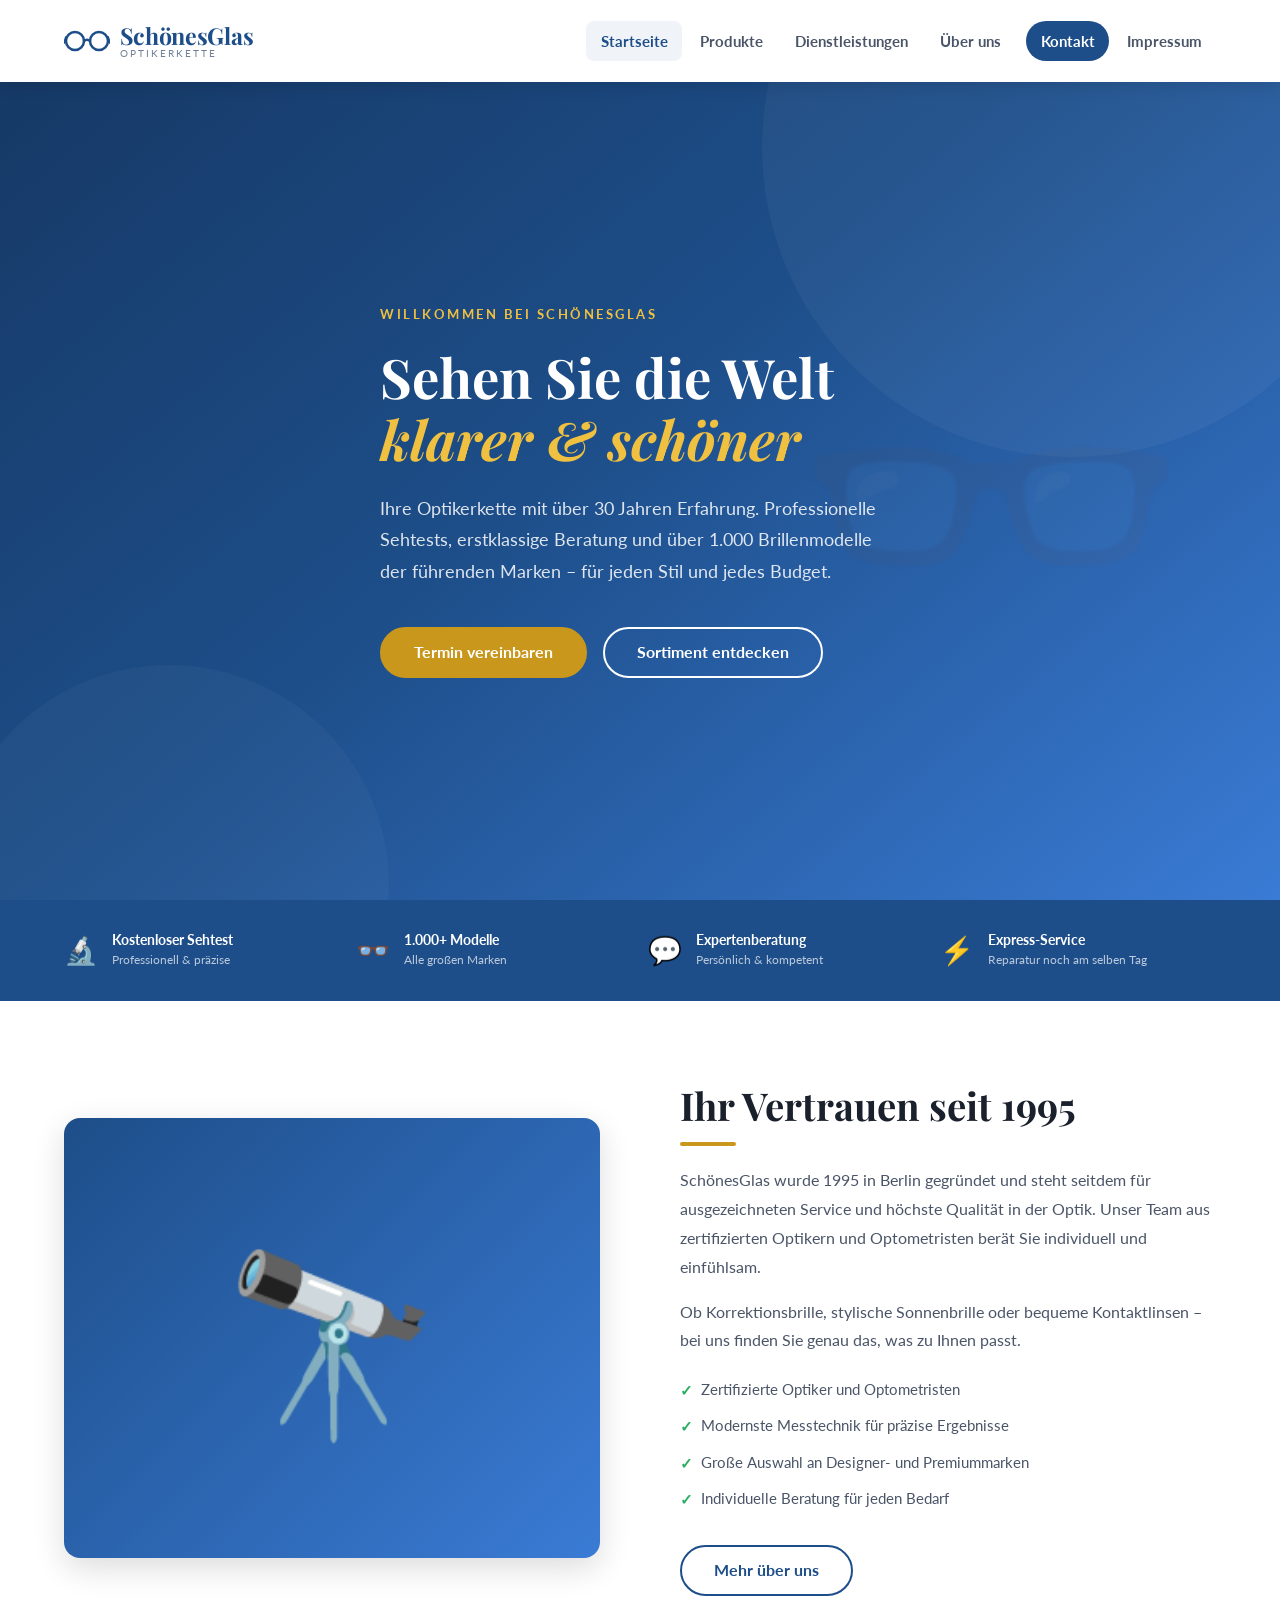
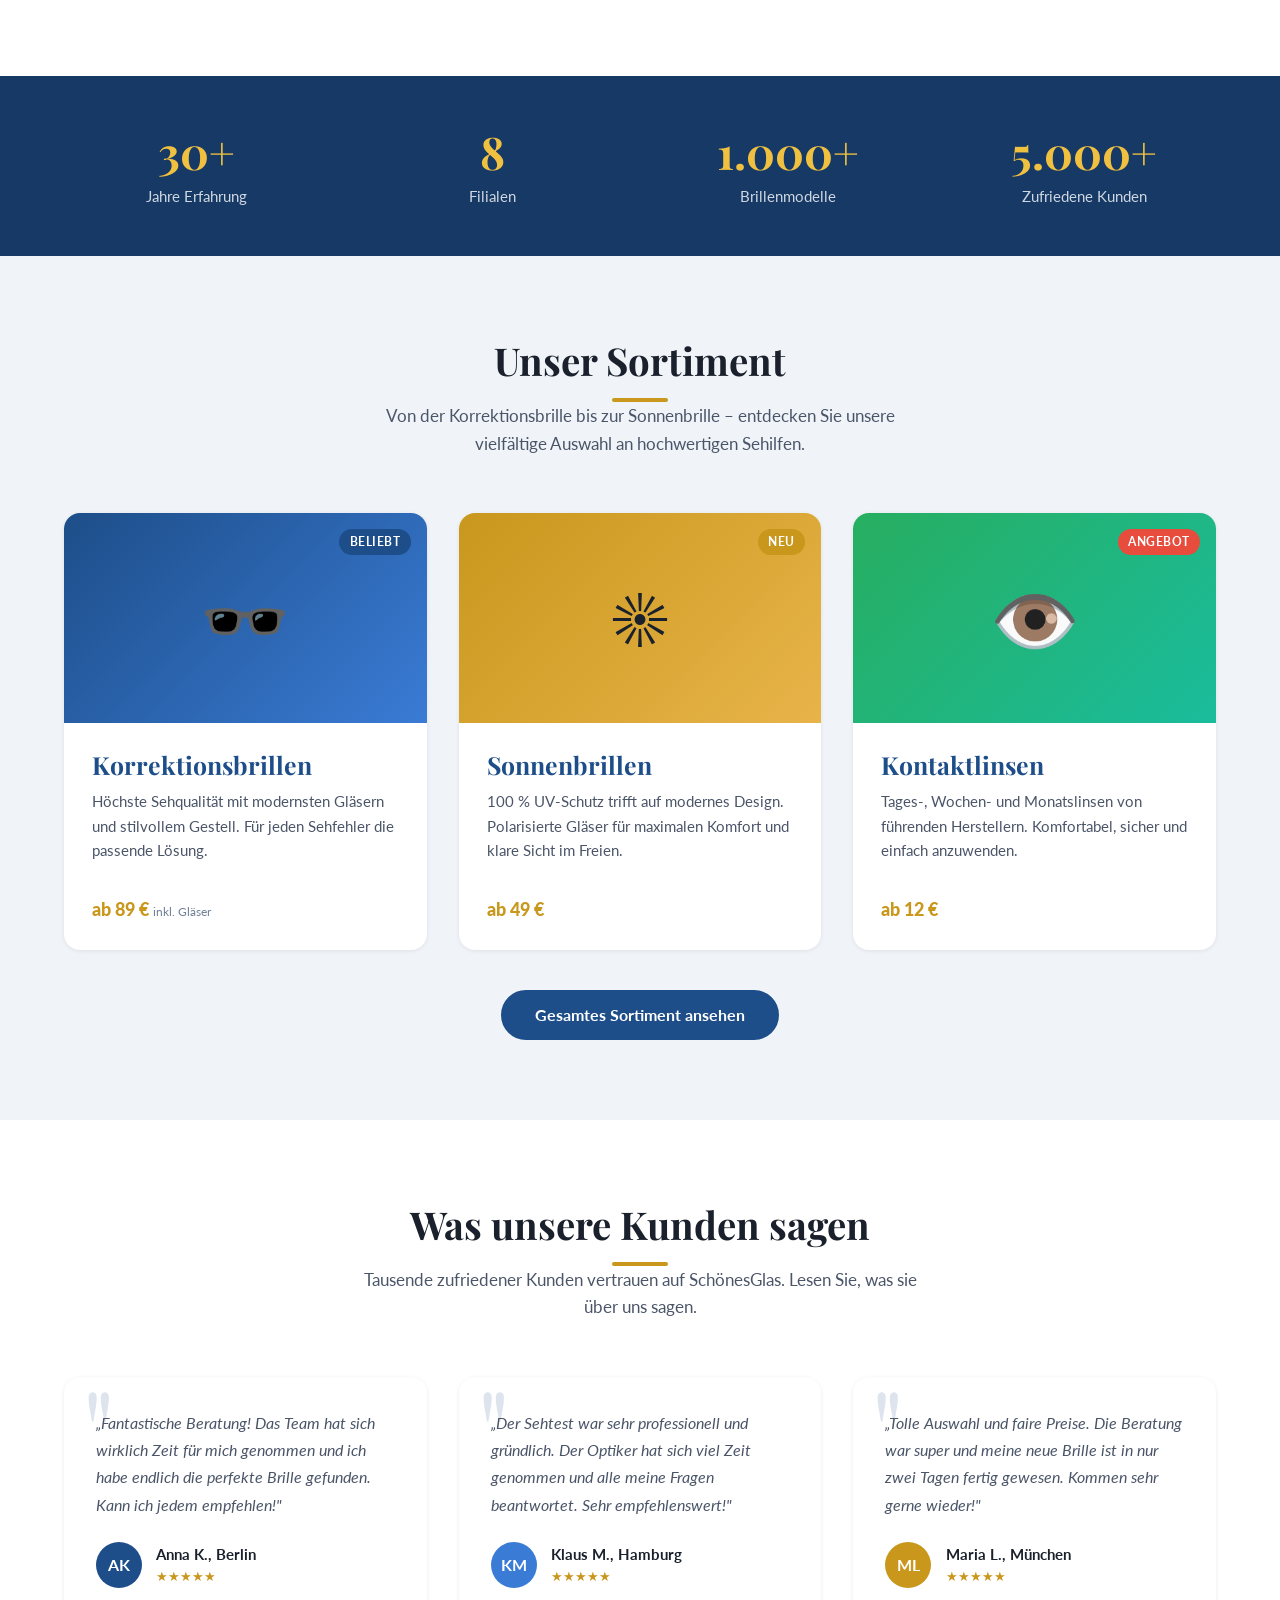
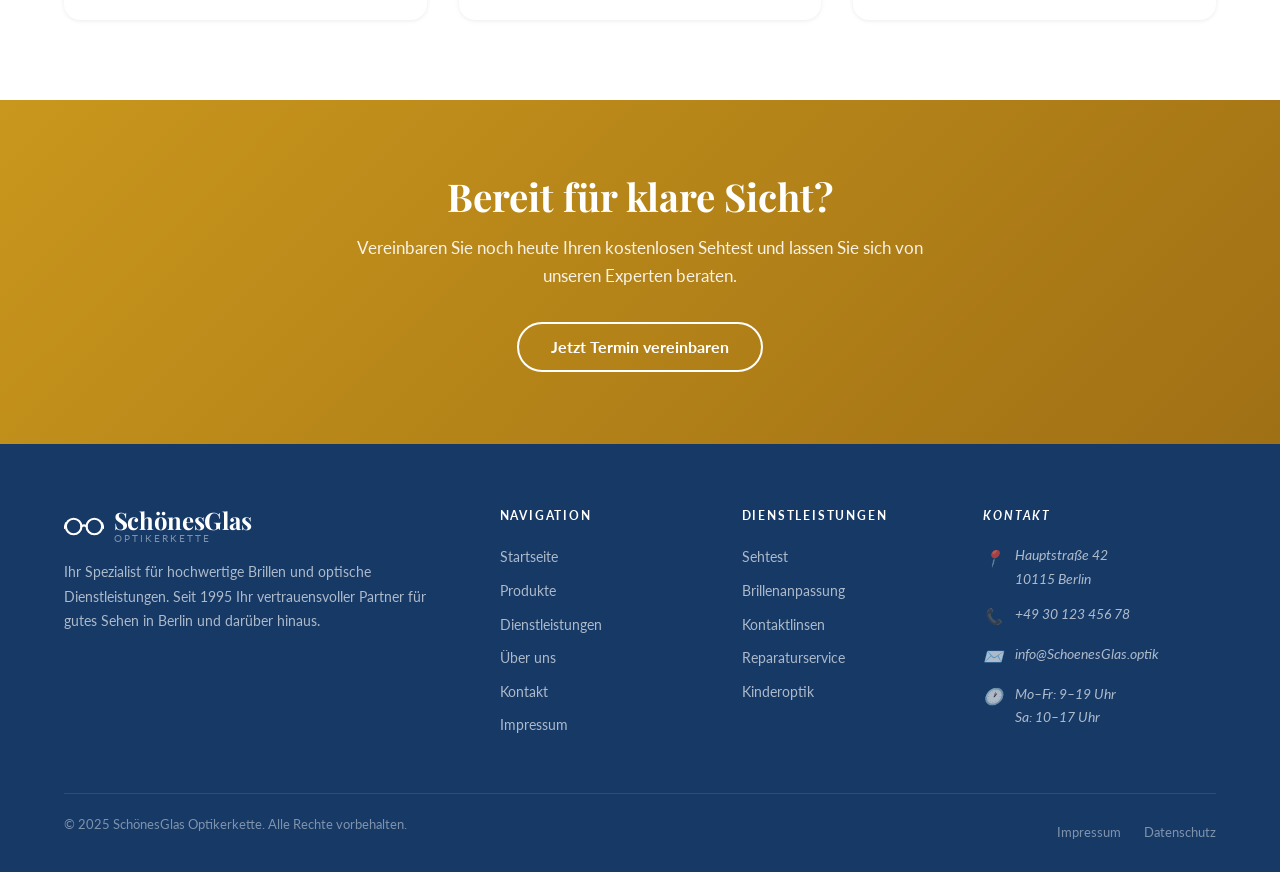
==== SchoenesGlas/index.html @ c6098375 "html css 0.0.1" ====
<!DOCTYPE html>
<html lang="de">
<head>
  <meta charset="UTF-8">
  <meta name="viewport" content="width=device-width, initial-scale=1.0">
  <meta name="description" content="SchönesGlas – Ihre Optikerkette für hochwertige Brillen, Sonnenbrillen und Kontaktlinsen. Professionelle Beratung, Sehtest und Anpassung in Berlin.">
  <title>SchönesGlas – Optikerkette | Startseite</title>
  <link rel="stylesheet" href="css/style.css">
</head>
<body>

  <!-- ===== HEADER ===== -->
  <header class="site-header">
    <div class="header-inner">
      <a href="index.html" class="logo" aria-label="SchönesGlas – Zur Startseite">
        <span class="logo-icon">
          <svg width="46" height="22" viewBox="0 0 46 22" fill="none" xmlns="http://www.w3.org/2000/svg" aria-hidden="true">
            <circle cx="11" cy="11" r="9" stroke="currentColor" stroke-width="2.5" fill="none"/>
            <circle cx="35" cy="11" r="9" stroke="currentColor" stroke-width="2.5" fill="none"/>
            <path d="M20 11 Q23 8.5 26 11" stroke="currentColor" stroke-width="2.5" fill="none" stroke-linecap="round"/>
            <line x1="2" y1="7" x2="0" y2="13" stroke="currentColor" stroke-width="2" stroke-linecap="round"/>
            <line x1="44" y1="7" x2="46" y2="13" stroke="currentColor" stroke-width="2" stroke-linecap="round"/>
          </svg>
        </span>
        <div class="logo-text">
          <span class="logo-name">SchönesGlas</span>
          <span class="logo-tagline">Optikerkette</span>
        </div>
      </a>

      <input type="checkbox" id="nav-toggle" class="nav-toggle-checkbox" aria-hidden="true">

      <nav class="main-nav" role="navigation" aria-label="Hauptnavigation">
        <a href="index.html"               class="nav-link active">Startseite</a>
        <a href="produkte.html"            class="nav-link">Produkte</a>
        <a href="dienstleistungen.html"    class="nav-link">Dienstleistungen</a>
        <a href="ueber-uns.html"           class="nav-link">Über uns</a>
        <a href="kontakt.html"             class="nav-link nav-cta">Kontakt</a>
        <a href="impressum.html"           class="nav-link">Impressum</a>
      </nav>

      <label for="nav-toggle" class="nav-toggle" aria-label="Navigation öffnen">
        <span></span><span></span><span></span>
      </label>
    </div>
  </header>

  <!-- ===== MAIN CONTENT ===== -->
  <main>

    <!-- HERO -->
    <section class="hero" aria-label="Willkommen bei SchönesGlas">
      <div class="container">
        <div class="hero-content">
          <span class="hero-eyebrow">Willkommen bei SchönesGlas</span>
          <h1>Sehen Sie die Welt<br><em>klarer & schöner</em></h1>
          <p>Ihre Optikerkette mit über 30 Jahren Erfahrung. Professionelle Sehtests, erstklassige Beratung und über 1.000 Brillenmodelle der führenden Marken – für jeden Stil und jedes Budget.</p>
          <div class="hero-buttons">
            <a href="kontakt.html"          class="btn btn-accent">Termin vereinbaren</a>
            <a href="produkte.html"         class="btn btn-secondary">Sortiment entdecken</a>
          </div>
        </div>
      </div>
      <div class="hero-visual" aria-hidden="true">👓</div>
    </section>

    <!-- FEATURES STRIP -->
    <div class="features-strip" role="complementary" aria-label="Unsere Vorteile">
      <div class="container">
        <div class="features-strip-grid">
          <div class="feature-strip-item">
            <span class="icon">🔬</span>
            <div>
              <h4>Kostenloser Sehtest</h4>
              <p>Professionell &amp; präzise</p>
            </div>
          </div>
          <div class="feature-strip-item">
            <span class="icon">👓</span>
            <div>
              <h4>1.000+ Modelle</h4>
              <p>Alle großen Marken</p>
            </div>
          </div>
          <div class="feature-strip-item">
            <span class="icon">💬</span>
            <div>
              <h4>Expertenberatung</h4>
              <p>Persönlich &amp; kompetent</p>
            </div>
          </div>
          <div class="feature-strip-item">
            <span class="icon">⚡</span>
            <div>
              <h4>Express-Service</h4>
              <p>Reparatur noch am selben Tag</p>
            </div>
          </div>
        </div>
      </div>
    </div>

    <!-- ABOUT TEASER -->
    <section class="section" id="ueber-uns" aria-label="Über SchönesGlas">
      <div class="container">
        <div class="about-grid">
          <div class="about-visual" aria-hidden="true">🔭</div>
          <div class="about-text">
            <h2>Ihr Vertrauen seit 1995</h2>
            <div class="divider divider-left"></div>
            <p style="margin-top:1.25rem">SchönesGlas wurde 1995 in Berlin gegründet und steht seitdem für ausgezeichneten Service und höchste Qualität in der Optik. Unser Team aus zertifizierten Optikern und Optometristen berät Sie individuell und einfühlsam.</p>
            <p>Ob Korrektionsbrille, stylische Sonnenbrille oder bequeme Kontaktlinsen – bei uns finden Sie genau das, was zu Ihnen passt.</p>
            <ul class="feature-list">
              <li>Zertifizierte Optiker und Optometristen</li>
              <li>Modernste Messtechnik für präzise Ergebnisse</li>
              <li>Große Auswahl an Designer- und Premiummarken</li>
              <li>Individuelle Beratung für jeden Bedarf</li>
            </ul>
            <a href="ueber-uns.html" class="btn btn-outline" style="margin-top:1.75rem">Mehr über uns</a>
          </div>
        </div>
      </div>
    </section>

    <!-- STATS -->
    <section class="section-sm section-dark" aria-label="Zahlen und Fakten">
      <div class="container">
        <div class="stats-grid">
          <div class="stat-item">
            <h3>30+</h3>
            <p>Jahre Erfahrung</p>
          </div>
          <div class="stat-item">
            <h3>8</h3>
            <p>Filialen</p>
          </div>
          <div class="stat-item">
            <h3>1.000+</h3>
            <p>Brillenmodelle</p>
          </div>
          <div class="stat-item">
            <h3>5.000+</h3>
            <p>Zufriedene Kunden</p>
          </div>
        </div>
      </div>
    </section>

    <!-- PRODUCT HIGHLIGHTS -->
    <section class="section section-alt" id="produkte" aria-labelledby="produkte-heading">
      <div class="container">
        <div class="section-header">
          <h2 id="produkte-heading">Unser Sortiment</h2>
          <div class="divider"></div>
          <p>Von der Korrektionsbrille bis zur Sonnenbrille – entdecken Sie unsere vielfältige Auswahl an hochwertigen Sehilfen.</p>
        </div>
        <div class="card-grid">
          <!-- Korrektionsbrillen -->
          <article class="card">
            <div class="card-image">
              🕶️
              <div class="card-header-row">
                <span class="badge badge-popular">Beliebt</span>
              </div>
            </div>
            <div class="card-body">
              <h3>Korrektionsbrillen</h3>
              <p>Höchste Sehqualität mit modernsten Gläsern und stilvollem Gestell. Für jeden Sehfehler die passende Lösung.</p>
              <a href="produkte.html#korrektionsbrillen" class="card-price">ab 89 € <small>inkl. Gläser</small></a>
            </div>
          </article>
          <!-- Sonnenbrillen -->
          <article class="card">
            <div class="card-image" style="background:linear-gradient(135deg,#c9971c,#e8b44a)">
              ☀️
              <div class="card-header-row">
                <span class="badge badge-new">Neu</span>
              </div>
            </div>
            <div class="card-body">
              <h3>Sonnenbrillen</h3>
              <p>100 % UV-Schutz trifft auf modernes Design. Polarisierte Gläser für maximalen Komfort und klare Sicht im Freien.</p>
              <a href="produkte.html#sonnenbrillen" class="card-price">ab 49 €</a>
            </div>
          </article>
          <!-- Kontaktlinsen -->
          <article class="card">
            <div class="card-image" style="background:linear-gradient(135deg,#27ae60,#1abc9c)">
              👁️
              <div class="card-header-row">
                <span class="badge badge-sale">Angebot</span>
              </div>
            </div>
            <div class="card-body">
              <h3>Kontaktlinsen</h3>
              <p>Tages-, Wochen- und Monatslinsen von führenden Herstellern. Komfortabel, sicher und einfach anzuwenden.</p>
              <a href="produkte.html#kontaktlinsen" class="card-price">ab 12 €</a>
            </div>
          </article>
        </div>
        <div style="text-align:center; margin-top:2.5rem">
          <a href="produkte.html" class="btn btn-primary">Gesamtes Sortiment ansehen</a>
        </div>
      </div>
    </section>

    <!-- TESTIMONIALS -->
    <section class="section" aria-labelledby="testimonials-heading">
      <div class="container">
        <div class="section-header">
          <h2 id="testimonials-heading">Was unsere Kunden sagen</h2>
          <div class="divider"></div>
          <p>Tausende zufriedener Kunden vertrauen auf SchönesGlas. Lesen Sie, was sie über uns sagen.</p>
        </div>
        <div class="testimonial-grid">
          <div class="testimonial-card">
            <p class="testimonial-text">„Fantastische Beratung! Das Team hat sich wirklich Zeit für mich genommen und ich habe endlich die perfekte Brille gefunden. Kann ich jedem empfehlen!"</p>
            <div class="testimonial-author">
              <div class="testimonial-avatar" style="background:var(--color-primary)">AK</div>
              <div>
                <div class="testimonial-name">Anna K., Berlin</div>
                <div class="testimonial-stars">★★★★★</div>
              </div>
            </div>
          </div>
          <div class="testimonial-card">
            <p class="testimonial-text">„Der Sehtest war sehr professionell und gründlich. Der Optiker hat sich viel Zeit genommen und alle meine Fragen beantwortet. Sehr empfehlenswert!"</p>
            <div class="testimonial-author">
              <div class="testimonial-avatar" style="background:var(--color-secondary)">KM</div>
              <div>
                <div class="testimonial-name">Klaus M., Hamburg</div>
                <div class="testimonial-stars">★★★★★</div>
              </div>
            </div>
          </div>
          <div class="testimonial-card">
            <p class="testimonial-text">„Tolle Auswahl und faire Preise. Die Beratung war super und meine neue Brille ist in nur zwei Tagen fertig gewesen. Kommen sehr gerne wieder!"</p>
            <div class="testimonial-author">
              <div class="testimonial-avatar" style="background:var(--color-accent)">ML</div>
              <div>
                <div class="testimonial-name">Maria L., München</div>
                <div class="testimonial-stars">★★★★★</div>
              </div>
            </div>
          </div>
        </div>
      </div>
    </section>

    <!-- CTA BANNER -->
    <section class="cta-banner" aria-label="Terminvereinbarung">
      <div class="container">
        <h2>Bereit für klare Sicht?</h2>
        <p>Vereinbaren Sie noch heute Ihren kostenlosen Sehtest und lassen Sie sich von unseren Experten beraten.</p>
        <a href="kontakt.html" class="btn btn-secondary">Jetzt Termin vereinbaren</a>
      </div>
    </section>

  </main>

  <!-- ===== FOOTER ===== -->
  <footer class="site-footer">
    <div class="container">
      <div class="footer-grid">
        <div class="footer-brand">
          <a href="index.html" class="logo" aria-label="SchönesGlas">
            <span class="logo-icon">
              <svg width="40" height="19" viewBox="0 0 46 22" fill="none" xmlns="http://www.w3.org/2000/svg" aria-hidden="true">
                <circle cx="11" cy="11" r="9" stroke="white" stroke-width="2.5" fill="none"/>
                <circle cx="35" cy="11" r="9" stroke="white" stroke-width="2.5" fill="none"/>
                <path d="M20 11 Q23 8.5 26 11" stroke="white" stroke-width="2.5" fill="none" stroke-linecap="round"/>
                <line x1="2" y1="7" x2="0" y2="13" stroke="white" stroke-width="2" stroke-linecap="round"/>
                <line x1="44" y1="7" x2="46" y2="13" stroke="white" stroke-width="2" stroke-linecap="round"/>
              </svg>
            </span>
            <div class="logo-text">
              <span class="logo-name">SchönesGlas</span>
              <span class="logo-tagline">Optikerkette</span>
            </div>
          </a>
          <p>Ihr Spezialist für hochwertige Brillen und optische Dienstleistungen. Seit 1995 Ihr vertrauensvoller Partner für gutes Sehen in Berlin und darüber hinaus.</p>
        </div>

        <nav class="footer-col" aria-label="Footer-Navigation">
          <h4>Navigation</h4>
          <ul>
            <li><a href="index.html">Startseite</a></li>
            <li><a href="produkte.html">Produkte</a></li>
            <li><a href="dienstleistungen.html">Dienstleistungen</a></li>
            <li><a href="ueber-uns.html">Über uns</a></li>
            <li><a href="kontakt.html">Kontakt</a></li>
            <li><a href="impressum.html">Impressum</a></li>
          </ul>
        </nav>

        <div class="footer-col">
          <h4>Dienstleistungen</h4>
          <ul>
            <li><a href="dienstleistungen.html">Sehtest</a></li>
            <li><a href="dienstleistungen.html">Brillenanpassung</a></li>
            <li><a href="dienstleistungen.html">Kontaktlinsen</a></li>
            <li><a href="dienstleistungen.html">Reparaturservice</a></li>
            <li><a href="dienstleistungen.html">Kinderoptik</a></li>
          </ul>
        </div>

        <address class="footer-col">
          <h4>Kontakt</h4>
          <div class="footer-contact-item">
            <span class="icon" aria-hidden="true">📍</span>
            <span>Hauptstraße 42<br>10115 Berlin</span>
          </div>
          <div class="footer-contact-item">
            <span class="icon" aria-hidden="true">📞</span>
            <a href="tel:+493012345678">+49 30 123 456 78</a>
          </div>
          <div class="footer-contact-item">
            <span class="icon" aria-hidden="true">✉️</span>
            <a href="mailto:info@SchoenesGlas.optik">info@SchoenesGlas.optik</a>
          </div>
          <div class="footer-contact-item">
            <span class="icon" aria-hidden="true">🕐</span>
            <span>Mo–Fr: 9–19 Uhr<br>Sa: 10–17 Uhr</span>
          </div>
        </address>
      </div>

      <div class="footer-bottom">
        <p>&copy; 2025 SchönesGlas Optikerkette. Alle Rechte vorbehalten.</p>
        <div>
          <a href="impressum.html">Impressum</a>
          <a href="impressum.html#datenschutz">Datenschutz</a>
        </div>
      </div>
    </div>
  </footer>

</body>
</html>
---- SchoenesGlas/css/style.css ----
/* ============================================================
   SchönesGlas – Hauptstylesheet
   Optikerkette | Modernes, professionelles Design
   ============================================================ */

/* --- Google Fonts --- */
@import url('https://fonts.googleapis.com/css2?family=Lato:wght@300;400;700;900&family=Playfair+Display:ital,wght@0,400;0,600;0,700;1,400&display=swap');

/* --- CSS Custom Properties --- */
:root {
  --color-primary:       #1d4e89;
  --color-primary-dark:  #163966;
  --color-primary-light: #2a6fbe;
  --color-secondary:     #3a7bd5;
  --color-accent:        #c9971c;
  --color-accent-light:  #f0c040;

  --color-text-dark:     #1a202c;
  --color-text-medium:   #4a5568;
  --color-text-light:    #718096;

  --color-bg-white:      #ffffff;
  --color-bg-light:      #f0f4f9;
  --color-bg-medium:     #dde4ee;
  --color-border:        #cbd5e0;

  --color-success:       #27ae60;
  --color-error:         #e74c3c;

  --font-heading:  'Playfair Display', Georgia, serif;
  --font-body:     'Lato', 'Segoe UI', Tahoma, sans-serif;

  --shadow-sm:  0 1px 4px rgba(0, 0, 0, 0.08);
  --shadow-md:  0 4px 14px rgba(0, 0, 0, 0.10);
  --shadow-lg:  0 10px 32px rgba(0, 0, 0, 0.14);

  --radius:      8px;
  --radius-lg:  16px;
  --radius-full: 9999px;
  --transition:  0.28s ease;

  --max-width:      1200px;
  --header-height:   82px;
}

/* ============================================================
   RESET & BASE
   ============================================================ */
*, *::before, *::after { box-sizing: border-box; margin: 0; padding: 0; }

html { scroll-behavior: smooth; }

body {
  font-family: var(--font-body);
  font-size: 16px;
  line-height: 1.65;
  color: var(--color-text-dark);
  background: var(--color-bg-white);
}

img { max-width: 100%; height: auto; display: block; }

a {
  color: var(--color-primary);
  text-decoration: none;
  transition: color var(--transition);
}
a:hover { color: var(--color-secondary); }

ul { list-style: none; }

/* ============================================================
   TYPOGRAPHY
   ============================================================ */
h1, h2, h3, h4, h5 {
  font-family: var(--font-heading);
  line-height: 1.25;
  color: var(--color-text-dark);
}
h1 { font-size: clamp(2rem, 5vw, 3.4rem); }
h2 { font-size: clamp(1.6rem, 3vw, 2.4rem); }
h3 { font-size: clamp(1.15rem, 2vw, 1.55rem); }
h4 { font-size: 1.1rem; }

p { margin-bottom: 1rem; }
p:last-child { margin-bottom: 0; }

/* ============================================================
   LAYOUT UTILITIES
   ============================================================ */
.container {
  max-width: var(--max-width);
  margin: 0 auto;
  padding: 0 1.5rem;
}

.section         { padding: 5rem 0; }
.section-sm      { padding: 3rem 0; }
.section-alt     { background: var(--color-bg-light); }
.section-dark    { background: var(--color-primary-dark); color: white; }
.section-dark h2,
.section-dark h3,
.section-dark p  { color: white; }

.section-header {
  text-align: center;
  margin-bottom: 3.5rem;
}
.section-header h2 { margin-bottom: 0.75rem; }
.section-header p {
  color: var(--color-text-medium);
  font-size: 1.05rem;
  max-width: 580px;
  margin: 0 auto;
}
.section-dark .section-header p { color: rgba(255,255,255,0.80); }

/* ============================================================
   BUTTONS
   ============================================================ */
.btn {
  display: inline-block;
  padding: 0.75rem 2rem;
  border-radius: var(--radius-full);
  font-family: var(--font-body);
  font-size: 1rem;
  font-weight: 700;
  cursor: pointer;
  transition: all var(--transition);
  border: 2px solid transparent;
  text-align: center;
  line-height: 1.4;
}

.btn-primary {
  background: var(--color-primary);
  color: white;
  border-color: var(--color-primary);
}
.btn-primary:hover {
  background: var(--color-primary-dark);
  border-color: var(--color-primary-dark);
  color: white;
  transform: translateY(-2px);
  box-shadow: var(--shadow-md);
}

.btn-secondary {
  background: transparent;
  color: white;
  border-color: white;
}
.btn-secondary:hover {
  background: white;
  color: var(--color-primary);
  transform: translateY(-2px);
}

.btn-accent {
  background: var(--color-accent);
  color: white;
  border-color: var(--color-accent);
}
.btn-accent:hover {
  background: #a87c14;
  border-color: #a87c14;
  color: white;
  transform: translateY(-2px);
}

.btn-outline {
  background: transparent;
  color: var(--color-primary);
  border-color: var(--color-primary);
}
.btn-outline:hover {
  background: var(--color-primary);
  color: white;
  transform: translateY(-2px);
}

/* ============================================================
   HEADER & NAVIGATION
   ============================================================ */
.site-header {
  position: sticky;
  top: 0;
  z-index: 1000;
  background: var(--color-bg-white);
  box-shadow: var(--shadow-md);
  height: var(--header-height);
}

.header-inner {
  display: flex;
  align-items: center;
  justify-content: space-between;
  height: 100%;
  max-width: var(--max-width);
  margin: 0 auto;
  padding: 0 1.5rem;
  gap: 1rem;
}

/* Logo */
.logo {
  display: flex;
  align-items: center;
  gap: 0.6rem;
  text-decoration: none;
  flex-shrink: 0;
  color: var(--color-primary);
}
.logo-icon { display: flex; align-items: center; }
.logo-text  { display: flex; flex-direction: column; line-height: 1; }
.logo-name  {
  font-family: var(--font-heading);
  font-size: 1.45rem;
  font-weight: 700;
  color: var(--color-primary);
  letter-spacing: -0.3px;
}
.logo-tagline {
  font-size: 0.6rem;
  color: var(--color-text-light);
  letter-spacing: 2px;
  text-transform: uppercase;
  margin-top: 2px;
}
.logo:hover .logo-name { color: var(--color-primary-dark); }

/* Main Nav */
.main-nav {
  display: flex;
  align-items: center;
  gap: 0.2rem;
}

.nav-link {
  padding: 0.5rem 0.9rem;
  border-radius: var(--radius);
  font-size: 0.92rem;
  font-weight: 700;
  color: var(--color-text-medium);
  transition: all var(--transition);
  white-space: nowrap;
}
.nav-link:hover,
.nav-link.active {
  color: var(--color-primary);
  background: var(--color-bg-light);
}

.nav-link.nav-cta {
  background: var(--color-primary);
  color: white;
  margin-left: 0.5rem;
  border-radius: var(--radius-full);
}
.nav-link.nav-cta:hover,
.nav-link.nav-cta.active {
  background: var(--color-primary-dark);
  color: white;
}

/* Hamburger toggle (CSS-only checkbox hack) */
.nav-toggle-checkbox { display: none; }
.nav-toggle { display: none; }

/* ============================================================
   FOOTER
   ============================================================ */
.site-footer {
  background: var(--color-primary-dark);
  color: rgba(255,255,255,0.78);
  padding: 4rem 0 0;
}

.footer-grid {
  display: grid;
  grid-template-columns: 2fr 1fr 1fr 1.2fr;
  gap: 3rem;
  margin-bottom: 3rem;
}

.footer-brand .logo { color: white; }
.footer-brand .logo-name    { color: white; font-size: 1.5rem; }
.footer-brand .logo-tagline { color: rgba(255,255,255,0.45); }
.footer-brand p {
  margin-top: 1rem;
  font-size: 0.88rem;
  line-height: 1.75;
  color: rgba(255,255,255,0.65);
}

.footer-col h4 {
  color: white;
  font-family: var(--font-body);
  font-size: 0.75rem;
  letter-spacing: 1.8px;
  text-transform: uppercase;
  margin-bottom: 1.25rem;
}
.footer-col ul li { margin-bottom: 0.45rem; }
.footer-col ul li a {
  color: rgba(255,255,255,0.65);
  font-size: 0.9rem;
  transition: color var(--transition);
}
.footer-col ul li a:hover { color: white; }

.footer-contact-item {
  display: flex;
  align-items: flex-start;
  gap: 0.7rem;
  margin-bottom: 0.75rem;
  font-size: 0.88rem;
  color: rgba(255,255,255,0.65);
}
.footer-contact-item .icon { font-size: 1rem; margin-top: 0.1rem; flex-shrink: 0; }
.footer-contact-item a { color: rgba(255,255,255,0.65); }
.footer-contact-item a:hover { color: white; }

.footer-bottom {
  border-top: 1px solid rgba(255,255,255,0.1);
  padding: 1.25rem 0;
  display: flex;
  justify-content: space-between;
  align-items: center;
  font-size: 0.82rem;
  color: rgba(255,255,255,0.45);
}
.footer-bottom a { color: rgba(255,255,255,0.45); margin-left: 1.25rem; }
.footer-bottom a:hover { color: white; }

/* ============================================================
   PAGE HERO (inner pages)
   ============================================================ */
.page-hero {
  background: linear-gradient(135deg, var(--color-primary) 0%, var(--color-secondary) 100%);
  padding: 5rem 0 4rem;
  text-align: center;
  color: white;
}
.page-hero h1 { color: white; margin-bottom: 0.75rem; }
.page-hero p  {
  color: rgba(255,255,255,0.85);
  font-size: 1.1rem;
  max-width: 580px;
  margin: 0 auto;
}

.breadcrumb {
  display: flex;
  justify-content: center;
  gap: 0.4rem;
  font-size: 0.82rem;
  color: rgba(255,255,255,0.6);
  margin-bottom: 1.25rem;
}
.breadcrumb a { color: rgba(255,255,255,0.65); }
.breadcrumb a:hover { color: white; }
.breadcrumb .sep { color: rgba(255,255,255,0.4); }

/* ============================================================
   CARDS
   ============================================================ */
.card-grid   { display: grid; grid-template-columns: repeat(auto-fit, minmax(270px, 1fr)); gap: 2rem; }
.card-grid-4 { grid-template-columns: repeat(auto-fit, minmax(240px, 1fr)); }

.card {
  background: white;
  border-radius: var(--radius-lg);
  overflow: hidden;
  box-shadow: var(--shadow-sm);
  transition: all var(--transition);
}
.card:hover {
  transform: translateY(-6px);
  box-shadow: var(--shadow-lg);
}

.card-image {
  height: 210px;
  background: linear-gradient(135deg, var(--color-primary) 0%, var(--color-secondary) 100%);
  display: flex;
  align-items: center;
  justify-content: center;
  font-size: 4.5rem;
  position: relative;
}
.card-header-row {
  position: absolute;
  top: 1rem;
  right: 1rem;
  display: flex;
  gap: 0.4rem;
}
.card-body   { padding: 1.6rem 1.75rem; }
.card-body h3 { margin-bottom: 0.6rem; color: var(--color-primary); }
.card-body p  { color: var(--color-text-medium); font-size: 0.93rem; }
.card-price  {
  display: inline-block;
  margin-top: 1rem;
  font-weight: 900;
  font-size: 1.1rem;
  color: var(--color-accent);
}
.card-price small { font-size: 0.75rem; font-weight: 400; color: var(--color-text-light); }

/* ============================================================
   SERVICE CARDS
   ============================================================ */
.service-card {
  display: flex;
  flex-direction: column;
  background: white;
  border-radius: var(--radius-lg);
  padding: 2.25rem 2rem;
  box-shadow: var(--shadow-sm);
  transition: all var(--transition);
  border-top: 4px solid var(--color-primary);
}
.service-card:hover {
  transform: translateY(-6px);
  box-shadow: var(--shadow-lg);
  border-top-color: var(--color-accent);
}
.service-icon  { font-size: 2.75rem; margin-bottom: 1.25rem; display: block; }
.service-card h3 { margin-bottom: 0.75rem; color: var(--color-primary); font-size: 1.25rem; }
.service-card p  { color: var(--color-text-medium); flex-grow: 1; font-size: 0.93rem; }

/* ============================================================
   BADGES / TAGS
   ============================================================ */
.badge {
  display: inline-block;
  padding: 0.2rem 0.65rem;
  border-radius: var(--radius-full);
  font-size: 0.72rem;
  font-weight: 700;
  text-transform: uppercase;
  letter-spacing: 0.5px;
}
.badge-new     { background: var(--color-accent);  color: white; }
.badge-popular { background: var(--color-primary); color: white; }
.badge-sale    { background: var(--color-error);   color: white; }

/* ============================================================
   FEATURE LIST (checkmarks)
   ============================================================ */
.feature-list { list-style: none; margin-top: 0.75rem; }
.feature-list li {
  padding: 0.35rem 0;
  color: var(--color-text-medium);
  font-size: 0.93rem;
  display: flex;
  align-items: flex-start;
  gap: 0.5rem;
}
.feature-list li::before {
  content: '✓';
  color: var(--color-success);
  font-weight: 700;
  flex-shrink: 0;
  margin-top: 0.05rem;
}

/* ============================================================
   DIVIDER
   ============================================================ */
.divider {
  width: 56px; height: 4px;
  background: var(--color-accent);
  border-radius: 2px;
  margin: 0.85rem auto 0;
}
.divider-left { margin-left: 0; }

/* ============================================================
   STATS
   ============================================================ */
.stats-grid {
  display: grid;
  grid-template-columns: repeat(4, 1fr);
  gap: 2rem;
  text-align: center;
}
.stat-item h3 {
  font-size: 2.8rem;
  font-family: var(--font-heading);
  color: var(--color-accent-light);
  margin-bottom: 0.25rem;
}
.stat-item p { color: rgba(255,255,255,0.80); font-size: 0.93rem; }

/* ============================================================
   TEAM
   ============================================================ */
.team-grid {
  display: grid;
  grid-template-columns: repeat(auto-fit, minmax(240px, 1fr));
  gap: 2rem;
}
.team-card {
  text-align: center;
  padding: 2.25rem 1.75rem;
  background: white;
  border-radius: var(--radius-lg);
  box-shadow: var(--shadow-sm);
  transition: all var(--transition);
}
.team-card:hover { transform: translateY(-4px); box-shadow: var(--shadow-md); }
.team-avatar {
  width: 90px; height: 90px;
  border-radius: 50%;
  margin: 0 auto 1.2rem;
  display: flex;
  align-items: center;
  justify-content: center;
  font-size: 2.2rem;
  font-weight: 700;
  color: white;
  font-family: var(--font-heading);
}
.team-card h3  { font-size: 1.15rem; margin-bottom: 0.2rem; color: var(--color-primary); }
.team-role     {
  color: var(--color-accent);
  font-size: 0.8rem;
  font-weight: 700;
  text-transform: uppercase;
  letter-spacing: 0.6px;
  margin-bottom: 0.9rem;
}
.team-card p { color: var(--color-text-medium); font-size: 0.88rem; }

/* ============================================================
   TESTIMONIALS
   ============================================================ */
.testimonial-grid {
  display: grid;
  grid-template-columns: repeat(auto-fit, minmax(290px, 1fr));
  gap: 2rem;
}
.testimonial-card {
  background: white;
  border-radius: var(--radius-lg);
  padding: 2rem;
  box-shadow: var(--shadow-sm);
  position: relative;
}
.testimonial-card::before {
  content: '"';
  font-family: var(--font-heading);
  font-size: 7rem;
  color: var(--color-bg-medium);
  position: absolute;
  top: -5px; left: 18px;
  line-height: 1;
  z-index: 0;
}
.testimonial-text {
  color: var(--color-text-medium);
  font-style: italic;
  margin-bottom: 1.5rem;
  position: relative;
  z-index: 1;
  line-height: 1.7;
}
.testimonial-author { display: flex; align-items: center; gap: 0.9rem; }
.testimonial-avatar {
  width: 46px; height: 46px;
  border-radius: 50%;
  background: var(--color-primary);
  display: flex;
  align-items: center;
  justify-content: center;
  color: white;
  font-weight: 700;
  font-size: 1rem;
  flex-shrink: 0;
}
.testimonial-name  { font-weight: 700; color: var(--color-text-dark); font-size: 0.93rem; }
.testimonial-stars { color: var(--color-accent); font-size: 0.82rem; }

/* ============================================================
   VALUES (Über uns)
   ============================================================ */
.value-grid {
  display: grid;
  grid-template-columns: repeat(auto-fit, minmax(210px, 1fr));
  gap: 2rem;
}
.value-card  { text-align: center; padding: 2rem 1.5rem; }
.value-icon  { font-size: 2.75rem; margin-bottom: 0.85rem; display: block; }
.value-card h3 { margin-bottom: 0.6rem; color: var(--color-primary); font-size: 1.15rem; }
.value-card p  { color: var(--color-text-medium); font-size: 0.93rem; }

/* ============================================================
   ABOUT GRID (split layout)
   ============================================================ */
.about-grid {
  display: grid;
  grid-template-columns: 1fr 1fr;
  gap: 5rem;
  align-items: center;
}
.about-visual {
  border-radius: var(--radius-lg);
  height: 440px;
  background: linear-gradient(135deg, var(--color-primary) 0%, var(--color-secondary) 100%);
  display: flex;
  align-items: center;
  justify-content: center;
  font-size: 11rem;
  box-shadow: var(--shadow-lg);
}
.about-text h2  { margin-bottom: 0.75rem; }
.about-text p   { color: var(--color-text-medium); line-height: 1.8; }

/* ============================================================
   PROCESS STEPS
   ============================================================ */
.process-grid {
  display: grid;
  grid-template-columns: repeat(auto-fit, minmax(220px, 1fr));
  gap: 1.5rem;
  counter-reset: steps;
}
.process-step {
  text-align: center;
  padding: 2rem 1.5rem;
  position: relative;
}
.process-step::before {
  counter-increment: steps;
  content: counter(steps);
  display: flex;
  align-items: center;
  justify-content: center;
  width: 52px; height: 52px;
  border-radius: 50%;
  background: var(--color-primary);
  color: white;
  font-size: 1.3rem;
  font-weight: 700;
  font-family: var(--font-heading);
  margin: 0 auto 1.25rem;
}
.process-step h3 { color: var(--color-primary); margin-bottom: 0.6rem; font-size: 1.1rem; }
.process-step p  { color: var(--color-text-medium); font-size: 0.9rem; }

/* ============================================================
   PRICING TABLE
   ============================================================ */
.pricing-grid {
  display: grid;
  grid-template-columns: repeat(auto-fit, minmax(260px, 1fr));
  gap: 2rem;
}
.pricing-card {
  background: white;
  border-radius: var(--radius-lg);
  padding: 2.5rem 2rem;
  box-shadow: var(--shadow-sm);
  text-align: center;
  border: 2px solid transparent;
  transition: all var(--transition);
}
.pricing-card:hover { border-color: var(--color-primary); box-shadow: var(--shadow-md); }
.pricing-card.featured {
  border-color: var(--color-primary);
  background: var(--color-primary);
  color: white;
  transform: scale(1.04);
}
.pricing-card.featured h3,
.pricing-card.featured p { color: white; }
.pricing-name  { font-size: 0.8rem; letter-spacing: 1.5px; text-transform: uppercase; color: var(--color-text-light); margin-bottom: 0.5rem; }
.pricing-card.featured .pricing-name { color: rgba(255,255,255,0.7); }
.pricing-price {
  font-family: var(--font-heading);
  font-size: 3rem;
  font-weight: 700;
  color: var(--color-primary);
  line-height: 1;
  margin-bottom: 0.25rem;
}
.pricing-card.featured .pricing-price { color: var(--color-accent-light); }
.pricing-price small { font-size: 1rem; vertical-align: super; }
.pricing-desc  { color: var(--color-text-medium); font-size: 0.88rem; margin-bottom: 1.75rem; }
.pricing-features { text-align: left; margin-bottom: 2rem; }
.pricing-features li {
  padding: 0.35rem 0;
  font-size: 0.88rem;
  color: var(--color-text-medium);
  border-bottom: 1px solid var(--color-bg-medium);
  display: flex;
  gap: 0.5rem;
}
.pricing-features li::before { content: '✓'; color: var(--color-success); font-weight: 700; }
.pricing-card.featured .pricing-features li { color: rgba(255,255,255,0.82); border-color: rgba(255,255,255,0.15); }
.pricing-card.featured .pricing-features li::before { color: var(--color-accent-light); }

/* ============================================================
   CTA BANNER
   ============================================================ */
.cta-banner {
  background: linear-gradient(135deg, var(--color-accent) 0%, #a07015 100%);
  padding: 4.5rem 0;
  text-align: center;
}
.cta-banner h2 { color: white; margin-bottom: 0.85rem; }
.cta-banner p  {
  color: rgba(255,255,255,0.9);
  font-size: 1.07rem;
  max-width: 580px;
  margin: 0 auto 2rem;
}

/* ============================================================
   HOME PAGE – HERO
   ============================================================ */
.hero {
  min-height: calc(100vh - var(--header-height));
  background: linear-gradient(140deg, var(--color-primary-dark) 0%, var(--color-primary) 45%, var(--color-secondary) 100%);
  display: flex;
  align-items: center;
  position: relative;
  overflow: hidden;
}
.hero::before {
  content: '';
  position: absolute;
  top: -30%; right: -8%;
  width: 620px; height: 620px;
  background: rgba(255,255,255,0.04);
  border-radius: 50%;
  pointer-events: none;
}
.hero::after {
  content: '';
  position: absolute;
  bottom: -25%; left: -4%;
  width: 440px; height: 440px;
  background: rgba(255,255,255,0.03);
  border-radius: 50%;
  pointer-events: none;
}
.hero-content {
  position: relative;
  z-index: 1;
  color: white;
  max-width: 660px;
}
.hero-eyebrow {
  font-size: 0.8rem;
  letter-spacing: 2.5px;
  text-transform: uppercase;
  color: var(--color-accent-light);
  font-weight: 700;
  margin-bottom: 1.25rem;
  display: block;
}
.hero-content h1 {
  color: white;
  margin-bottom: 1.4rem;
  line-height: 1.15;
}
.hero-content h1 em { font-style: italic; color: var(--color-accent-light); }
.hero-content p {
  font-size: 1.12rem;
  color: rgba(255,255,255,0.85);
  margin-bottom: 2.5rem;
  line-height: 1.75;
  max-width: 520px;
}
.hero-buttons { display: flex; gap: 1rem; flex-wrap: wrap; }
.hero-visual {
  position: absolute;
  right: 7%;
  font-size: 20rem;
  opacity: 0.06;
  user-select: none;
  pointer-events: none;
}

/* ============================================================
   HOME PAGE – FEATURES STRIP
   ============================================================ */
.features-strip { background: var(--color-primary); padding: 1.75rem 0; }
.features-strip-grid {
  display: grid;
  grid-template-columns: repeat(4, 1fr);
  gap: 1rem;
}
.feature-strip-item {
  display: flex;
  align-items: center;
  gap: 0.9rem;
  color: white;
}
.feature-strip-item .icon { font-size: 1.7rem; flex-shrink: 0; }
.feature-strip-item h4 {
  font-size: 0.88rem;
  font-family: var(--font-body);
  font-weight: 700;
  color: white;
  margin-bottom: 0.1rem;
}
.feature-strip-item p { font-size: 0.75rem; color: rgba(255,255,255,0.7); margin: 0; }

/* ============================================================
   CONTACT PAGE
   ============================================================ */
.contact-grid {
  display: grid;
  grid-template-columns: 1fr 1.6fr;
  gap: 4rem;
  align-items: start;
}
.contact-info-section h3 {
  color: var(--color-primary);
  margin-bottom: 0.6rem;
  margin-top: 2rem;
  font-size: 1.15rem;
}
.contact-info-section h3:first-child { margin-top: 0; }

.contact-detail {
  display: flex;
  align-items: flex-start;
  gap: 0.9rem;
  margin-bottom: 0.9rem;
}
.contact-detail .icon { font-size: 1.2rem; color: var(--color-primary); flex-shrink: 0; margin-top: 0.15rem; }
.contact-detail-text strong { display: block; color: var(--color-text-dark); font-size: 0.88rem; }
.contact-detail-text span   { color: var(--color-text-medium); font-size: 0.88rem; }

.opening-hours table { width: 100%; border-collapse: collapse; margin-top: 0.4rem; }
.opening-hours td { padding: 0.38rem 0; font-size: 0.88rem; color: var(--color-text-medium); }
.opening-hours td:first-child { font-weight: 700; color: var(--color-text-dark); width: 55%; }

/* ============================================================
   CONTACT FORM
   ============================================================ */
.contact-form-wrapper {
  background: white;
  border-radius: var(--radius-lg);
  padding: 2.5rem;
  box-shadow: var(--shadow-md);
}
.contact-form-wrapper h3 { color: var(--color-primary); margin-bottom: 2rem; }

.form-group  { margin-bottom: 1.4rem; }
.form-group label {
  display: block;
  font-size: 0.88rem;
  font-weight: 700;
  color: var(--color-text-dark);
  margin-bottom: 0.35rem;
}
.form-group label .required { color: var(--color-error); margin-left: 0.15rem; }

.form-row { display: grid; grid-template-columns: 1fr 1fr; gap: 1.25rem; }

.form-control {
  width: 100%;
  padding: 0.72rem 1rem;
  border: 2px solid var(--color-border);
  border-radius: var(--radius);
  font-family: var(--font-body);
  font-size: 0.93rem;
  color: var(--color-text-dark);
  background: var(--color-bg-white);
  transition: border-color var(--transition), box-shadow var(--transition);
  outline: none;
}
.form-control:focus {
  border-color: var(--color-primary);
  box-shadow: 0 0 0 3px rgba(29, 78, 137, 0.10);
}
.form-control::placeholder { color: var(--color-text-light); }

textarea.form-control { resize: vertical; min-height: 130px; }

select.form-control {
  cursor: pointer;
  -webkit-appearance: none;
  appearance: none;
  background-image: url("data:image/svg+xml,%3Csvg xmlns='http://www.w3.org/2000/svg' width='12' height='7' viewBox='0 0 12 7'%3E%3Cpath stroke='%234a5568' stroke-width='1.5' fill='none' d='M1 1l5 5 5-5'/%3E%3C/svg%3E");
  background-repeat: no-repeat;
  background-position: right 1rem center;
  padding-right: 2.5rem;
}

.form-check { display: flex; align-items: flex-start; gap: 0.75rem; }
.form-check input[type="checkbox"] {
  width: 17px; height: 17px;
  margin-top: 0.15rem;
  cursor: pointer;
  flex-shrink: 0;
  accent-color: var(--color-primary);
}
.form-check label { font-size: 0.85rem; color: var(--color-text-medium); cursor: pointer; }
.form-check a { color: var(--color-primary); text-decoration: underline; }

.btn-submit { width: 100%; padding: 1rem; font-size: 1rem; margin-top: 0.5rem; }

/* Map placeholder */
.map-placeholder {
  background: var(--color-bg-light);
  border-radius: var(--radius-lg);
  height: 280px;
  display: flex;
  flex-direction: column;
  align-items: center;
  justify-content: center;
  color: var(--color-text-light);
  font-size: 3rem;
  border: 2px dashed var(--color-border);
  margin-top: 2.5rem;
}
.map-placeholder p { font-size: 0.88rem; margin-top: 0.75rem; color: var(--color-text-light); }

/* ============================================================
   IMPRESSUM
   ============================================================ */
.impressum-content { max-width: 800px; margin: 0 auto; }
.impressum-content h2 {
  font-size: 1.45rem;
  color: var(--color-primary);
  margin: 2.5rem 0 0.9rem;
  padding-bottom: 0.45rem;
  border-bottom: 2px solid var(--color-bg-medium);
}
.impressum-content h2:first-child { margin-top: 0; }
.impressum-content p,
.impressum-content address {
  color: var(--color-text-medium);
  font-style: normal;
  line-height: 1.85;
}
.impressum-content a { color: var(--color-primary); text-decoration: underline; }

/* Info box */
.info-box {
  background: var(--color-bg-light);
  border-left: 4px solid var(--color-primary);
  border-radius: 0 var(--radius) var(--radius) 0;
  padding: 1.1rem 1.4rem;
  margin: 1.25rem 0;
}
.info-box p { color: var(--color-text-medium); font-size: 0.9rem; margin: 0; }

/* ============================================================
   RESPONSIVE
   ============================================================ */
@media (max-width: 1024px) {
  .footer-grid   { grid-template-columns: 1fr 1fr; gap: 2.5rem; }
  .stats-grid    { grid-template-columns: repeat(2, 1fr); }
}

@media (max-width: 768px) {
  :root { --header-height: 72px; }

  .section { padding: 3.5rem 0; }

  /* Mobile hamburger */
  .header-inner { flex-wrap: wrap; align-items: center; height: auto; min-height: var(--header-height); padding: 0.75rem 1.5rem; }
  .logo          { order: 1; flex: 1; }
  .nav-toggle    {
    order: 2;
    display: flex;
    flex-direction: column;
    justify-content: center;
    gap: 5px;
    cursor: pointer;
    padding: 0.5rem;
    background: none;
    border: none;
  }
  .nav-toggle span {
    display: block;
    width: 24px;
    height: 2px;
    background: var(--color-primary);
    border-radius: 2px;
    transition: all var(--transition);
  }
  .nav-toggle-checkbox:checked ~ .nav-toggle span:nth-child(1) { transform: translateY(7px) rotate(45deg); }
  .nav-toggle-checkbox:checked ~ .nav-toggle span:nth-child(2) { opacity: 0; }
  .nav-toggle-checkbox:checked ~ .nav-toggle span:nth-child(3) { transform: translateY(-7px) rotate(-45deg); }

  .main-nav {
    order: 3;
    width: 100%;
    flex-direction: column;
    align-items: stretch;
    padding: 0.5rem 0 1rem;
    border-top: 1px solid var(--color-border);
    margin-top: 0.5rem;
    display: none;
    gap: 0.2rem;
  }
  .nav-toggle-checkbox:checked ~ .main-nav { display: flex; }
  .nav-link { width: 100%; text-align: center; }
  .nav-link.nav-cta { margin-left: 0; border-radius: var(--radius); }

  /* Content */
  .hero-visual    { display: none; }
  .hero-content   { max-width: 100%; }
  .about-grid     { grid-template-columns: 1fr; gap: 2rem; }
  .about-visual   { height: 240px; font-size: 8rem; }
  .contact-grid   { grid-template-columns: 1fr; gap: 2rem; }
  .form-row       { grid-template-columns: 1fr; }
  .footer-grid    { grid-template-columns: 1fr; gap: 2rem; }
  .footer-bottom  { flex-direction: column; gap: 0.6rem; text-align: center; }
  .features-strip-grid { grid-template-columns: repeat(2, 1fr); }
  .stats-grid     { grid-template-columns: repeat(2, 1fr); }
}

@media (max-width: 480px) {
  .hero-buttons       { flex-direction: column; align-items: flex-start; }
  .features-strip-grid { grid-template-columns: 1fr; }
  .stats-grid         { grid-template-columns: repeat(2, 1fr); }
  .contact-form-wrapper { padding: 1.5rem; }
  .pricing-card.featured { transform: none; }
}

/* ============================================================
   PRINT
   ============================================================ */
@media print {
  .site-header, .site-footer, .cta-banner { display: none; }
  .hero { min-height: auto; padding: 2rem 0; }
}
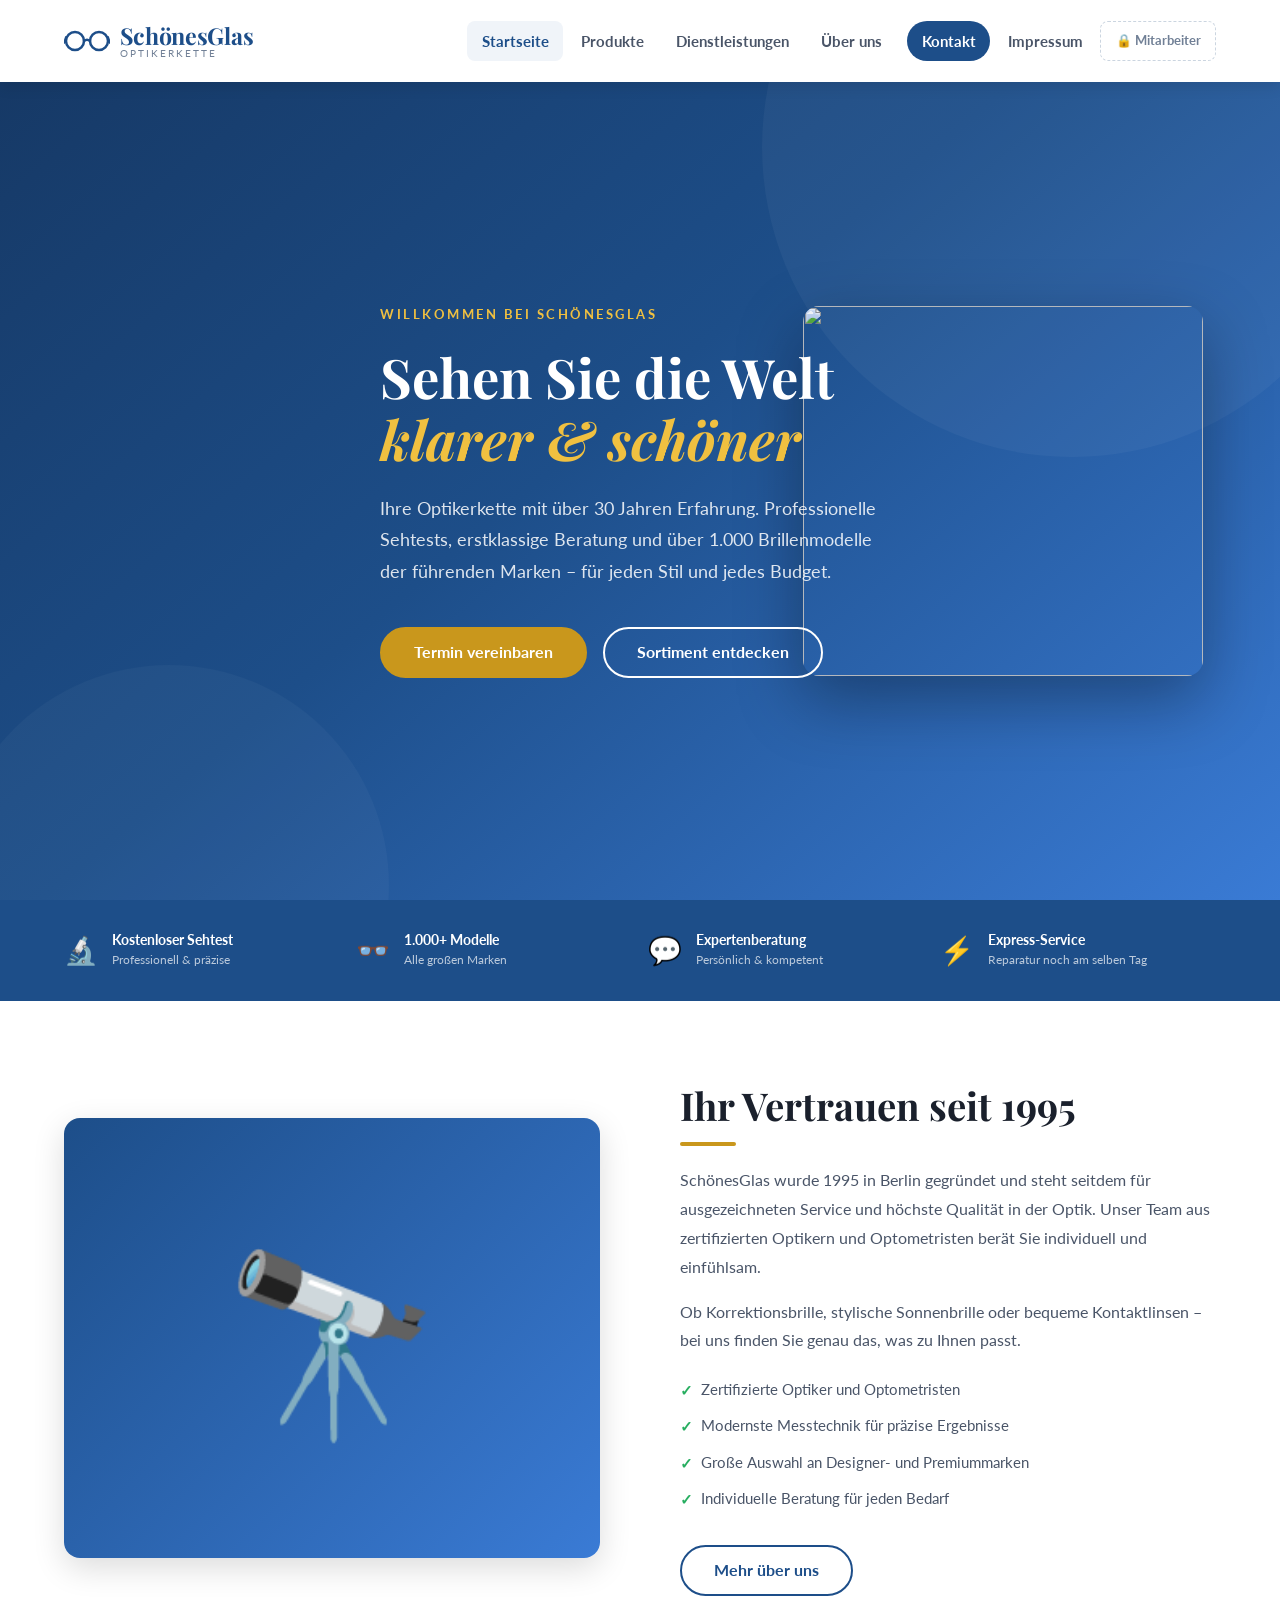
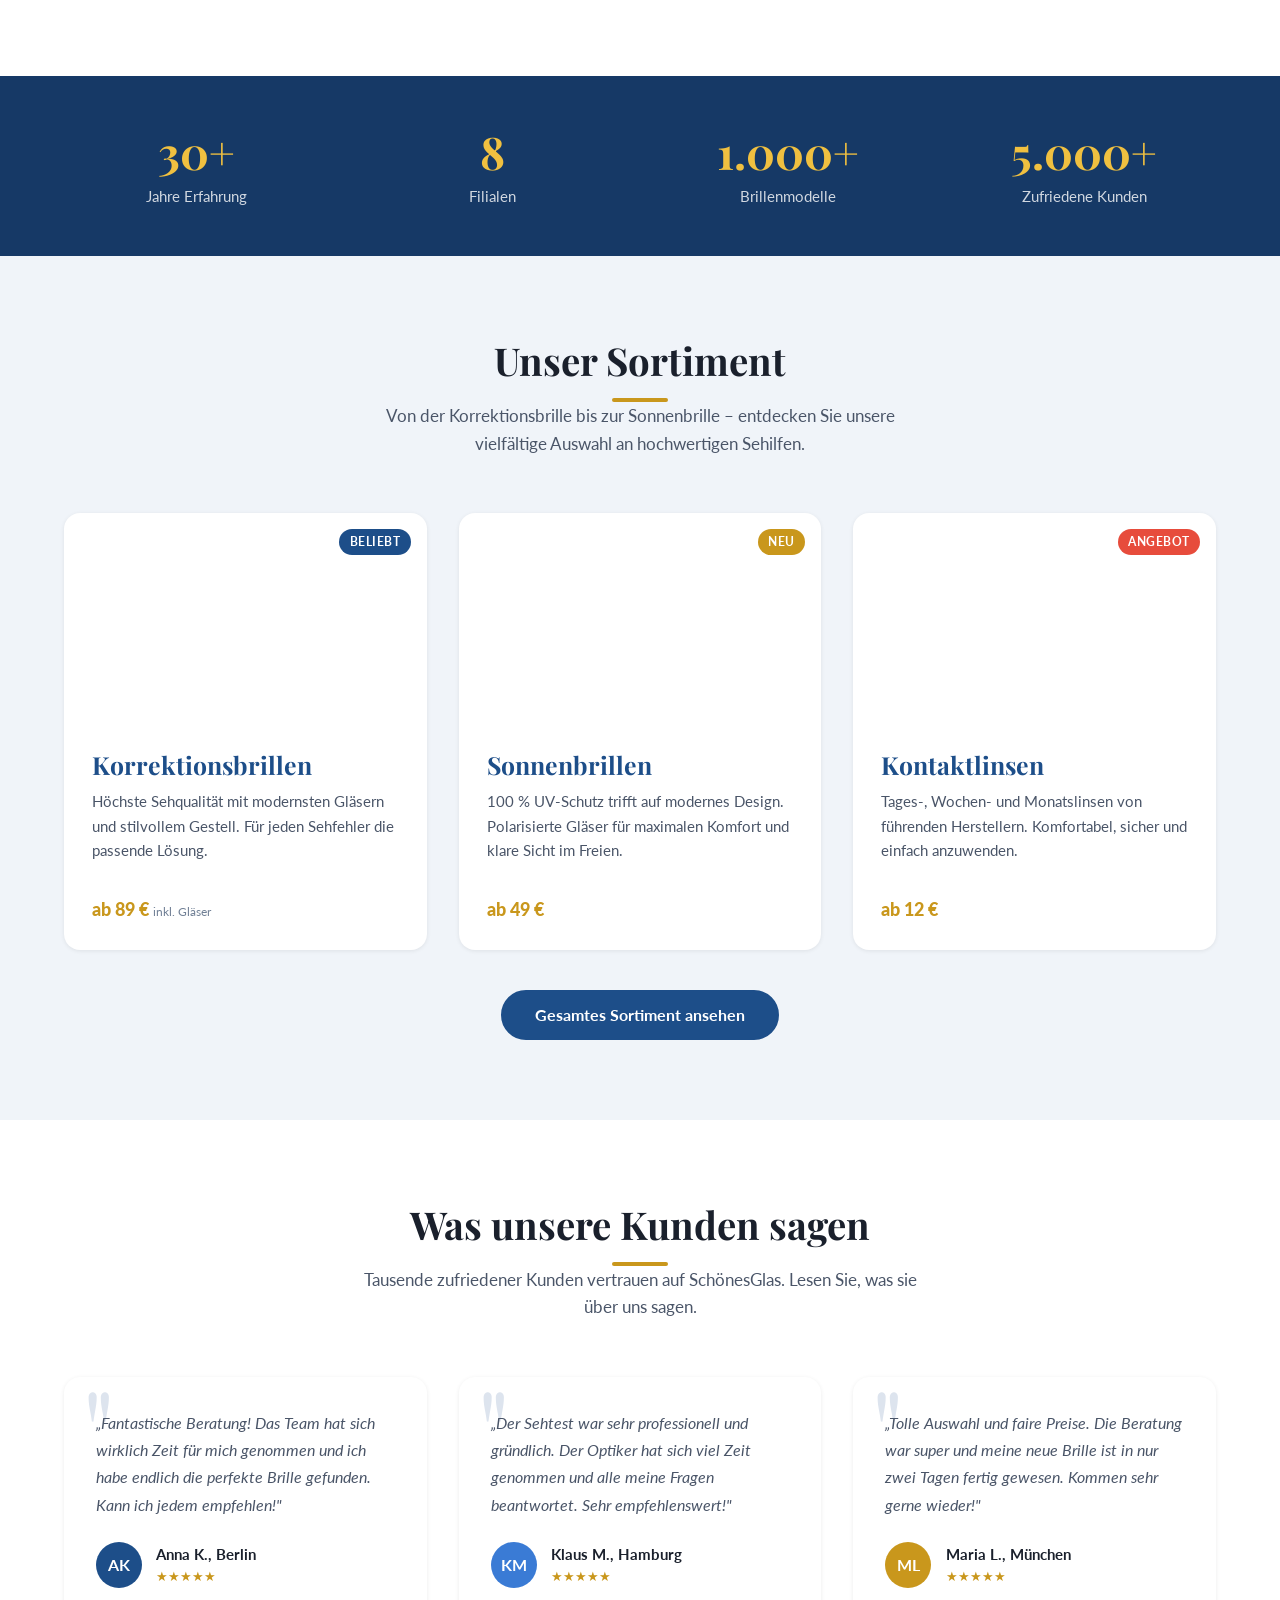
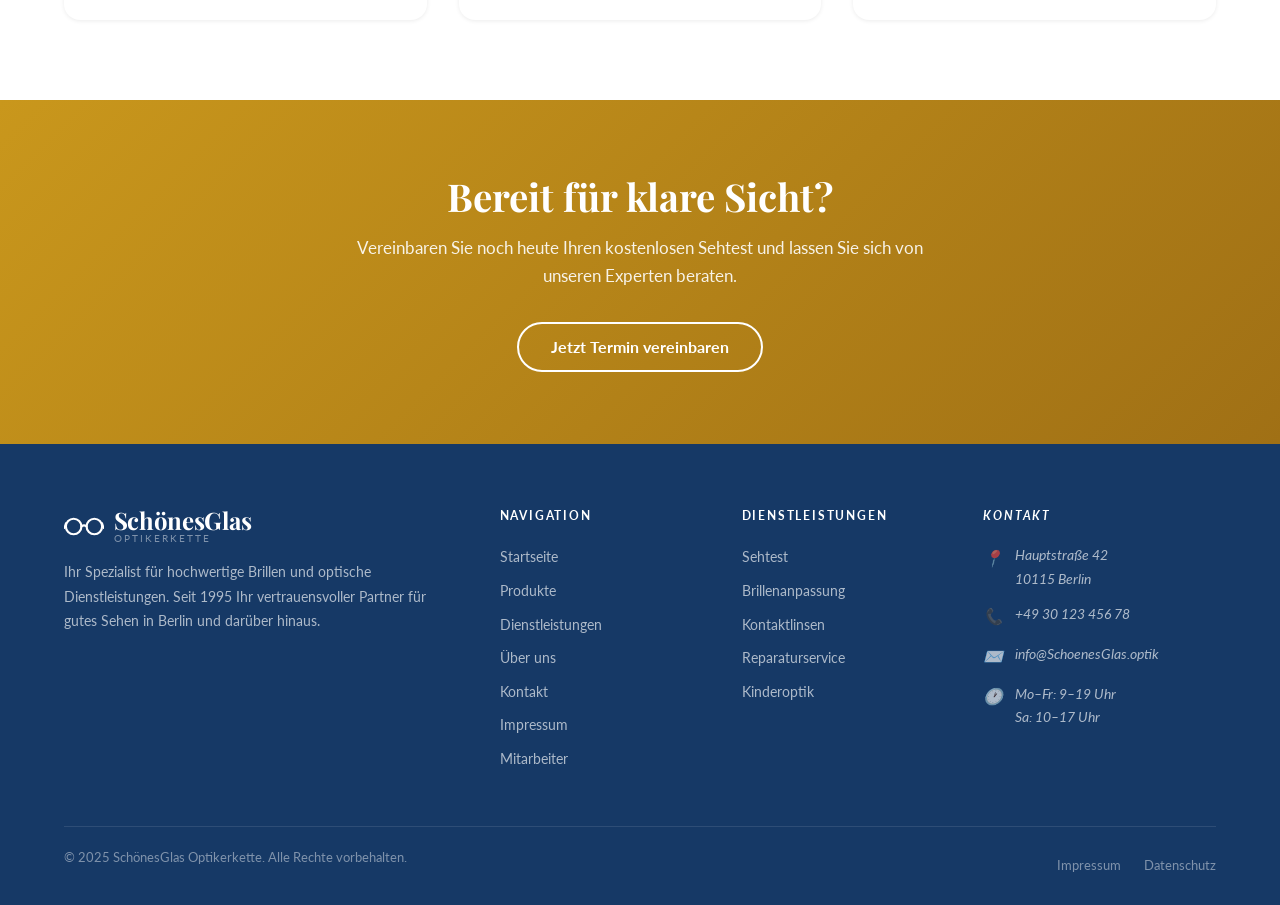
==== commit af82645d: "db connection , photos" ====
--- a/SchoenesGlas/index.html
+++ b/SchoenesGlas/index.html
@@ -37,6 +37,7 @@
         <a href="ueber-uns.html"           class="nav-link">Über uns</a>
         <a href="kontakt.html"             class="nav-link nav-cta">Kontakt</a>
         <a href="impressum.html"           class="nav-link">Impressum</a>
+        <a href="mitarbeiter-login.html"    class="nav-link nav-link-staff">🔒 Mitarbeiter</a>
       </nav>
 
       <label for="nav-toggle" class="nav-toggle" aria-label="Navigation öffnen">
@@ -61,7 +62,9 @@
           </div>
         </div>
       </div>
-      <div class="hero-visual" aria-hidden="true">👓</div>
+      <div class="hero-visual-photo" aria-hidden="true">
+        <img src="https://images.unsplash.com/photo-1574258495973-f010dfbb5371?w=700&q=80" alt="" loading="eager">
+      </div>
     </section>
 
     <!-- FEATURES STRIP -->
@@ -157,8 +160,7 @@
         <div class="card-grid">
           <!-- Korrektionsbrillen -->
           <article class="card">
-            <div class="card-image">
-              🕶️
+            <div class="card-image" style="background:url('https://images.unsplash.com/photo-1574258495973-f010dfbb5371?w=600&q=80') center/cover">
               <div class="card-header-row">
                 <span class="badge badge-popular">Beliebt</span>
               </div>
@@ -171,8 +173,7 @@
           </article>
           <!-- Sonnenbrillen -->
           <article class="card">
-            <div class="card-image" style="background:linear-gradient(135deg,#c9971c,#e8b44a)">
-              ☀️
+            <div class="card-image" style="background:url('https://images.unsplash.com/photo-1511499767150-a48a237f0083?w=600&q=80') center/cover">
               <div class="card-header-row">
                 <span class="badge badge-new">Neu</span>
               </div>
@@ -185,8 +186,7 @@
           </article>
           <!-- Kontaktlinsen -->
           <article class="card">
-            <div class="card-image" style="background:linear-gradient(135deg,#27ae60,#1abc9c)">
-              👁️
+            <div class="card-image" style="background:url('https://images.unsplash.com/photo-1576074049168-bf3d87bb0bfa?w=600&q=80') center/cover">
               <div class="card-header-row">
                 <span class="badge badge-sale">Angebot</span>
               </div>
@@ -290,6 +290,7 @@
             <li><a href="ueber-uns.html">Über uns</a></li>
             <li><a href="kontakt.html">Kontakt</a></li>
             <li><a href="impressum.html">Impressum</a></li>
+            <li><a href="mitarbeiter-login.html">Mitarbeiter</a></li>
           </ul>
         </nav>
 
--- a/SchoenesGlas/css/style.css
+++ b/SchoenesGlas/css/style.css
@@ -1029,6 +1029,122 @@
 }
 
 /* ============================================================
+   STAFF NAV LINK
+   ============================================================ */
+.nav-link-staff {
+  font-size: 0.80rem;
+  color: var(--color-text-light) !important;
+  border: 1px dashed var(--color-border);
+}
+.nav-link-staff:hover,
+.nav-link-staff.active {
+  color: var(--color-primary) !important;
+  background: var(--color-bg-light);
+  border-color: var(--color-primary);
+}
+
+/* ============================================================
+   HERO VISUAL – PHOTO VERSION
+   ============================================================ */
+.hero-visual-photo {
+  position: absolute;
+  right: 6%;
+  top: 50%;
+  transform: translateY(-50%);
+  width: 400px;
+  height: 370px;
+  border-radius: var(--radius-lg);
+  overflow: hidden;
+  box-shadow: 0 24px 64px rgba(0,0,0,0.35);
+  opacity: 0.92;
+}
+.hero-visual-photo img {
+  width: 100%;
+  height: 100%;
+  object-fit: cover;
+  display: block;
+}
+@media (max-width: 1000px) { .hero-visual-photo { width: 280px; height: 270px; right: 2%; } }
+@media (max-width: 768px)  { .hero-visual-photo { display: none; } }
+
+/* ============================================================
+   CARD IMAGE – PHOTO SUPPORT
+   ============================================================ */
+.card-image { background-color: var(--color-primary-dark); } /* extra fallback */
+
+/* ============================================================
+   WORKER LOGIN PAGE
+   ============================================================ */
+.login-page {
+  min-height: calc(100vh - var(--header-height));
+  display: flex;
+  align-items: center;
+  justify-content: center;
+  background: var(--color-bg-light);
+  padding: 3rem 1.5rem;
+}
+.login-card {
+  background: white;
+  border-radius: var(--radius-lg);
+  box-shadow: var(--shadow-lg);
+  padding: 3rem 2.5rem;
+  width: 100%;
+  max-width: 460px;
+}
+.login-card-header {
+  text-align: center;
+  margin-bottom: 2.25rem;
+}
+.login-card-header .logo { justify-content: center; margin-bottom: 1rem; }
+.login-badge {
+  display: inline-block;
+  background: var(--color-primary);
+  color: white;
+  font-size: 0.7rem;
+  font-weight: 700;
+  letter-spacing: 2px;
+  text-transform: uppercase;
+  padding: 0.3rem 1rem;
+  border-radius: var(--radius-full);
+  margin-bottom: 1.25rem;
+}
+.login-card-header h2 {
+  font-size: 1.55rem;
+  color: var(--color-primary);
+  margin-bottom: 0.4rem;
+}
+.login-card-header p {
+  color: var(--color-text-medium);
+  font-size: 0.9rem;
+}
+.login-divider {
+  display: flex;
+  align-items: center;
+  gap: 1rem;
+  margin: 1.5rem 0;
+  color: var(--color-text-light);
+  font-size: 0.8rem;
+}
+.login-divider::before,
+.login-divider::after {
+  content: '';
+  flex: 1;
+  height: 1px;
+  background: var(--color-border);
+}
+.login-footer {
+  margin-top: 1.75rem;
+  padding-top: 1.25rem;
+  border-top: 1px solid var(--color-border);
+  text-align: center;
+  font-size: 0.82rem;
+  color: var(--color-text-light);
+}
+.login-footer a { color: var(--color-primary); }
+.login-footer p + p { margin-top: 0.45rem; }
+.btn-login { width: 100%; padding: 0.95rem; font-size: 1rem; }
+
+/* ============================================================
    PRINT
    ============================================================ */
 @media print {
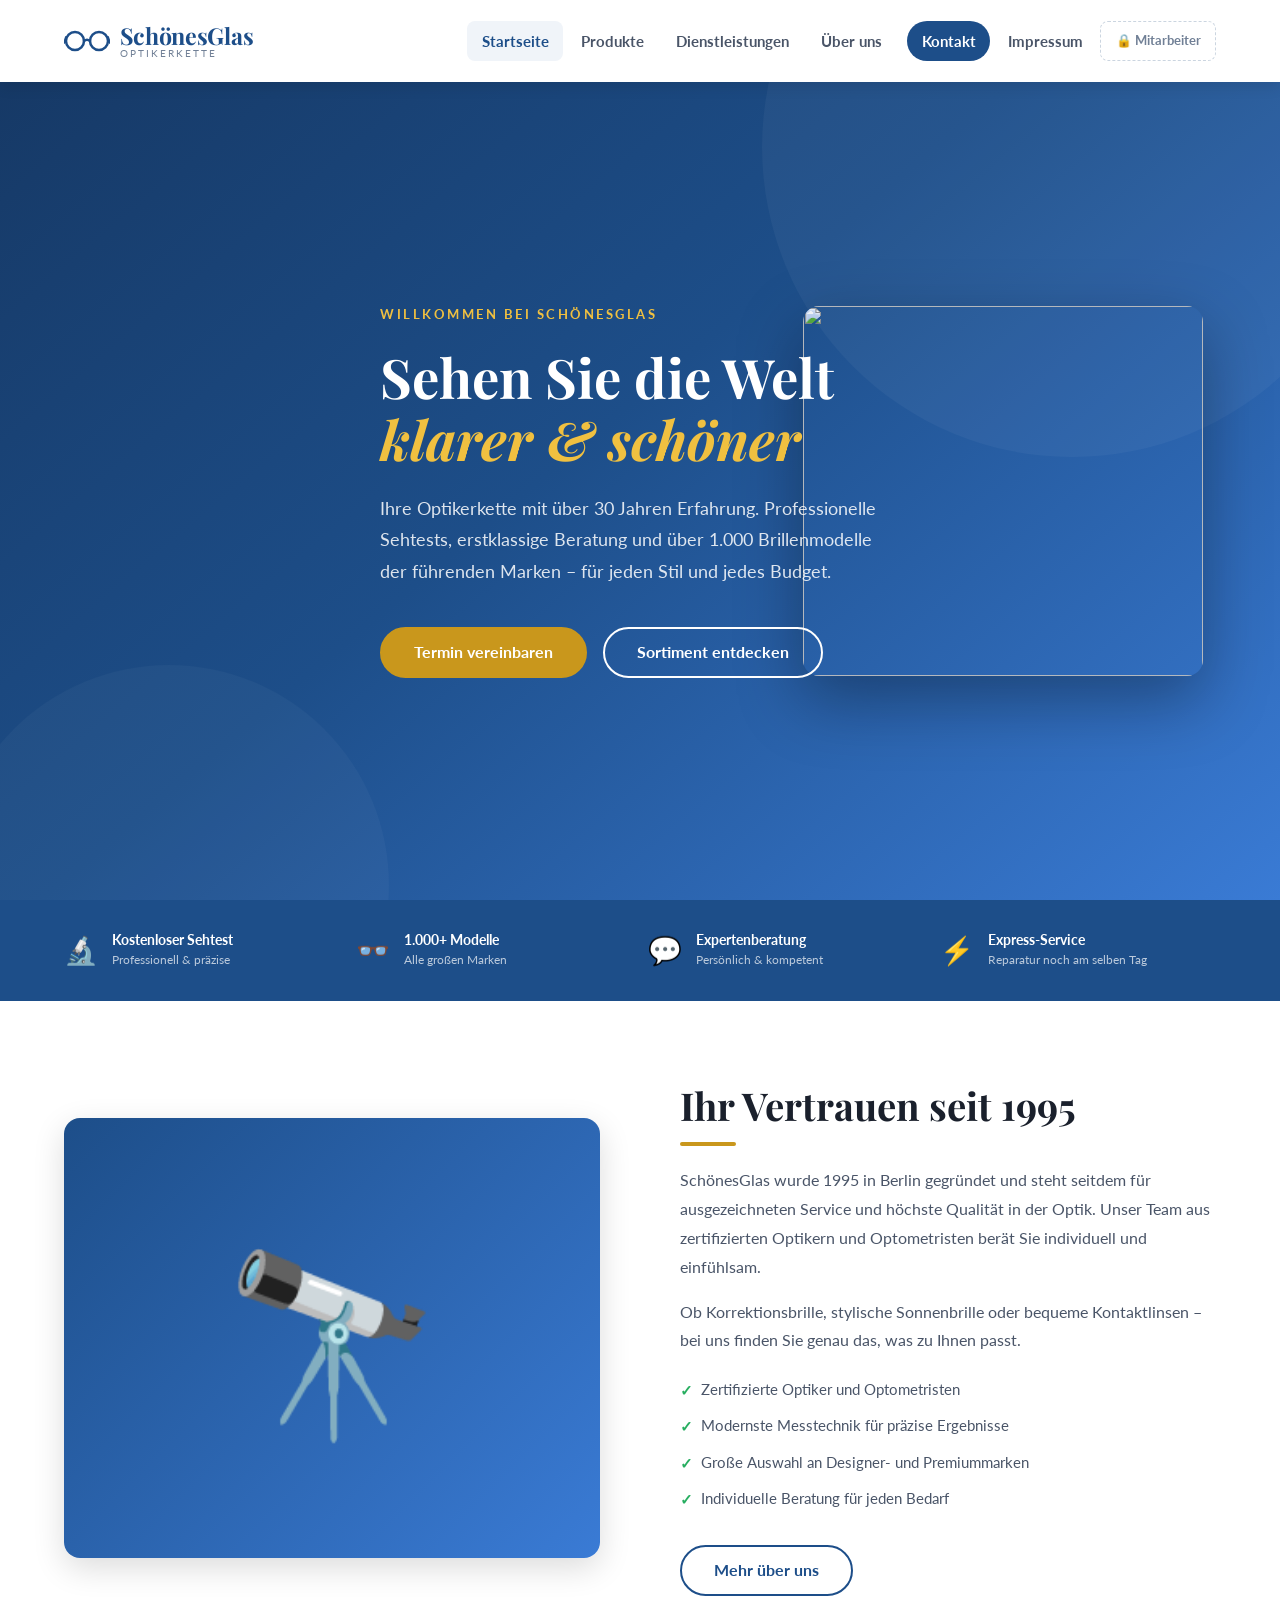
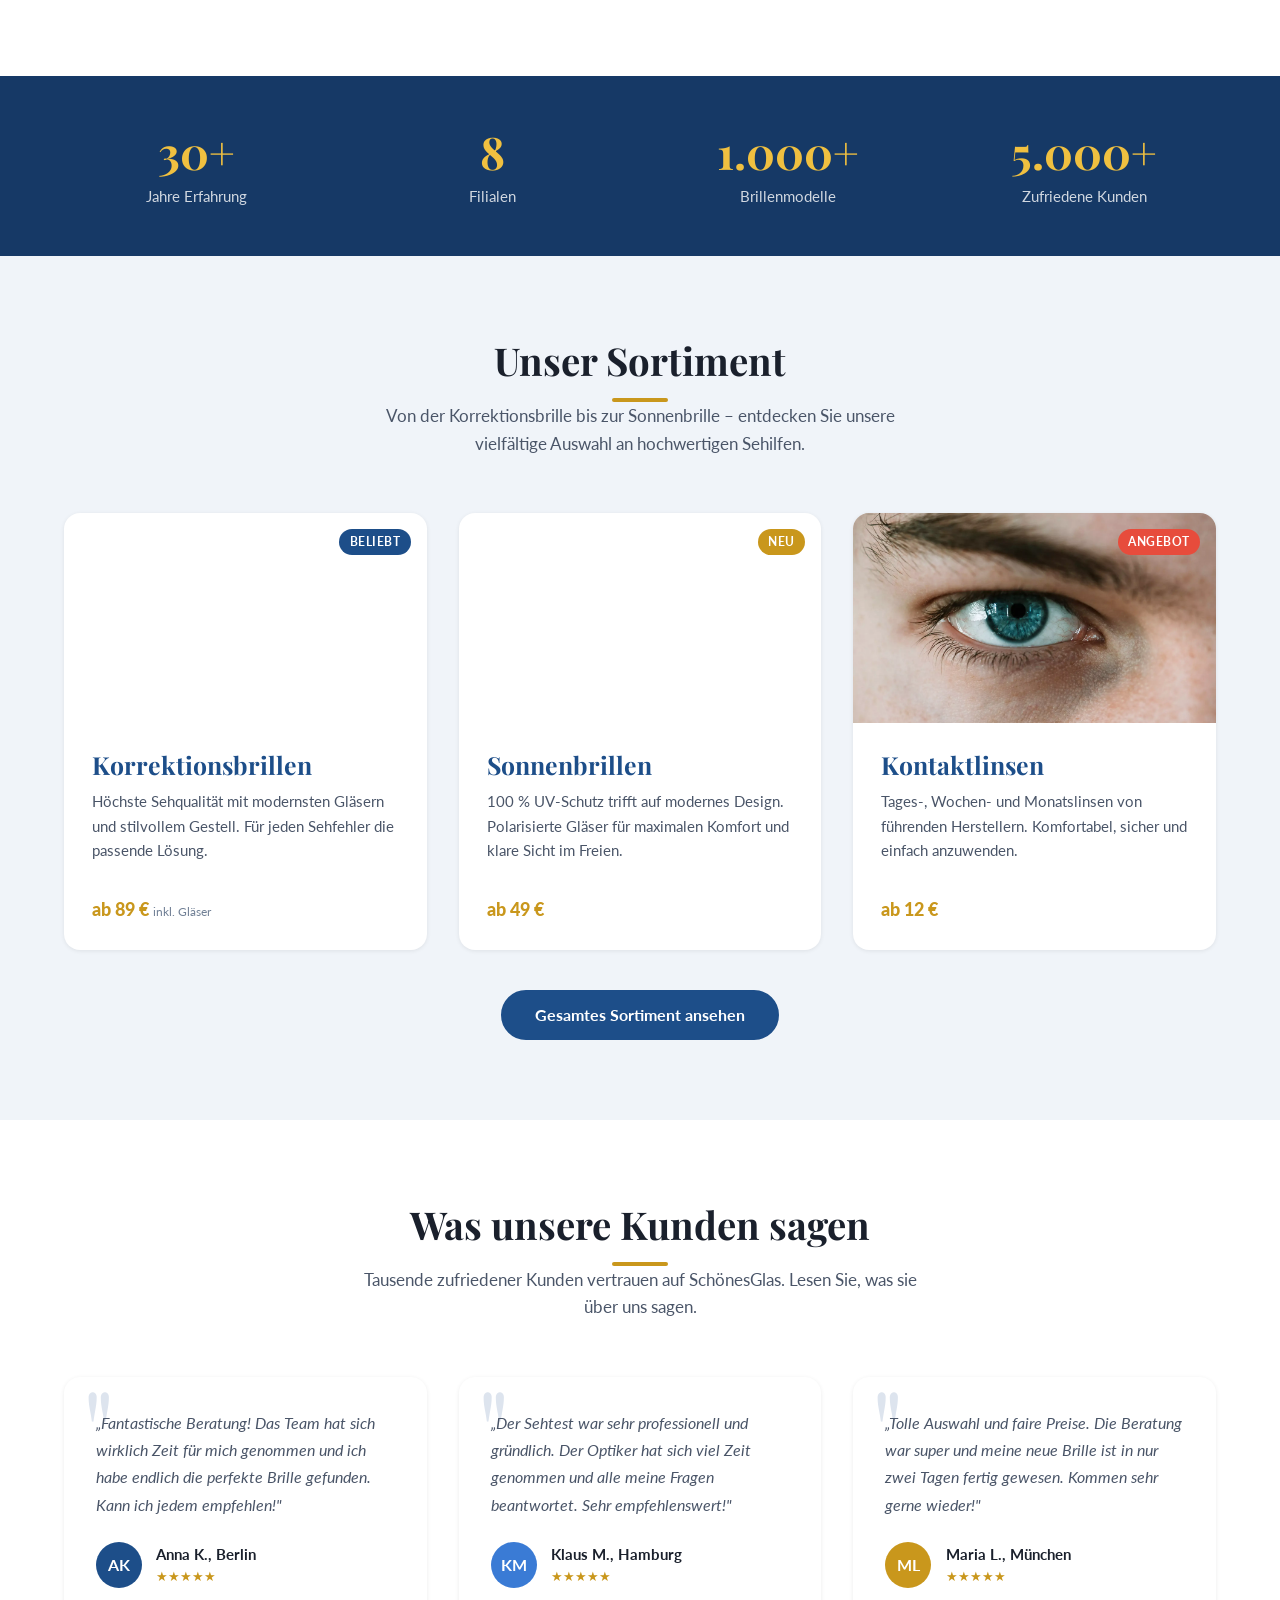
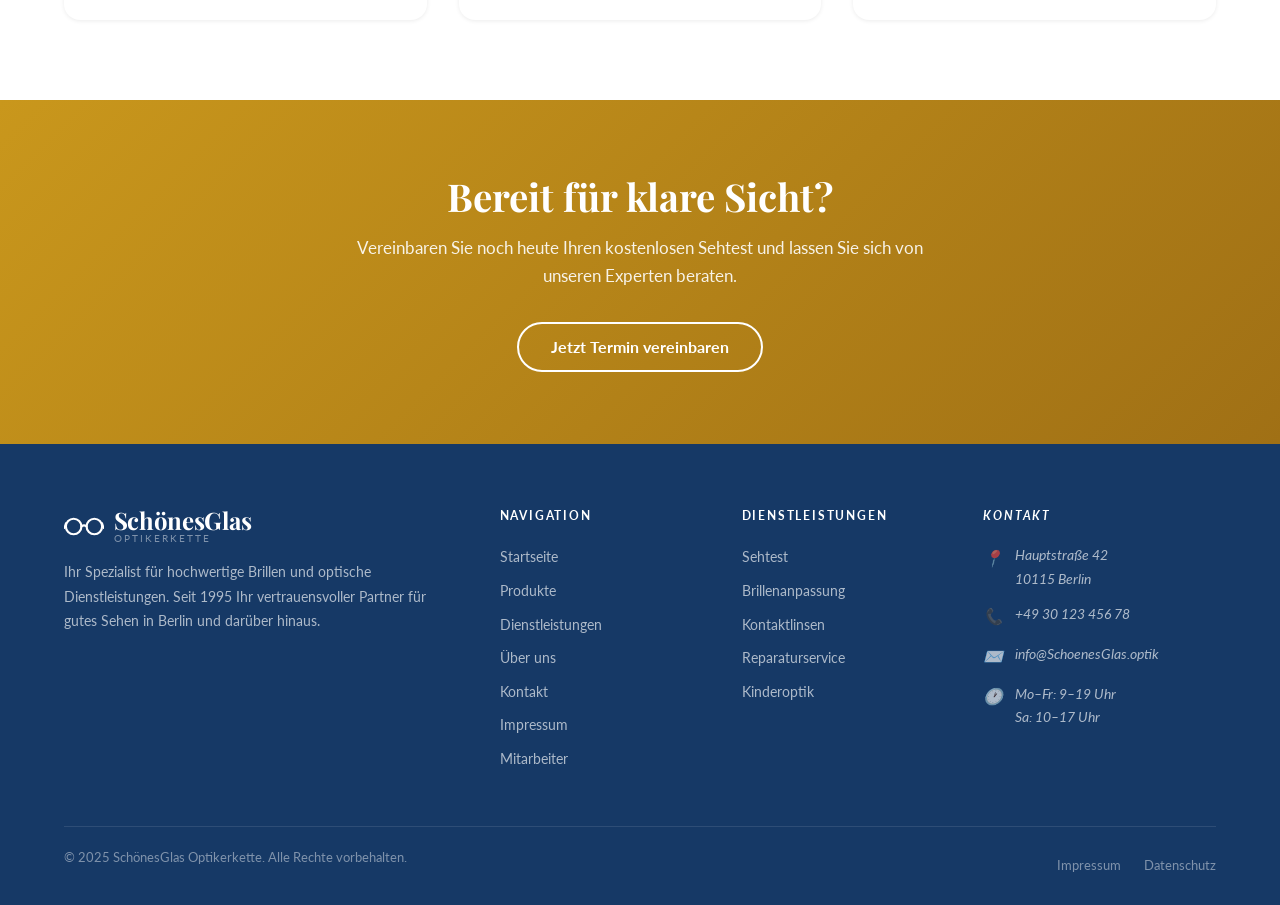
==== commit f81d0dba: "kontaktlinsen hinzugefügt, Bilder aktualisiert, Links korrigiert" ====
--- a/SchoenesGlas/index.html
+++ b/SchoenesGlas/index.html
@@ -186,7 +186,7 @@
           </article>
           <!-- Kontaktlinsen -->
           <article class="card">
-            <div class="card-image" style="background:url('https://images.unsplash.com/photo-1576074049168-bf3d87bb0bfa?w=600&q=80') center/cover">
+            <div class="card-image" style="background:url('photos/kontaktlinseninfo-monatslinsen-monatskontaktlinsen.webp') center/cover">
               <div class="card-header-row">
                 <span class="badge badge-sale">Angebot</span>
               </div>
